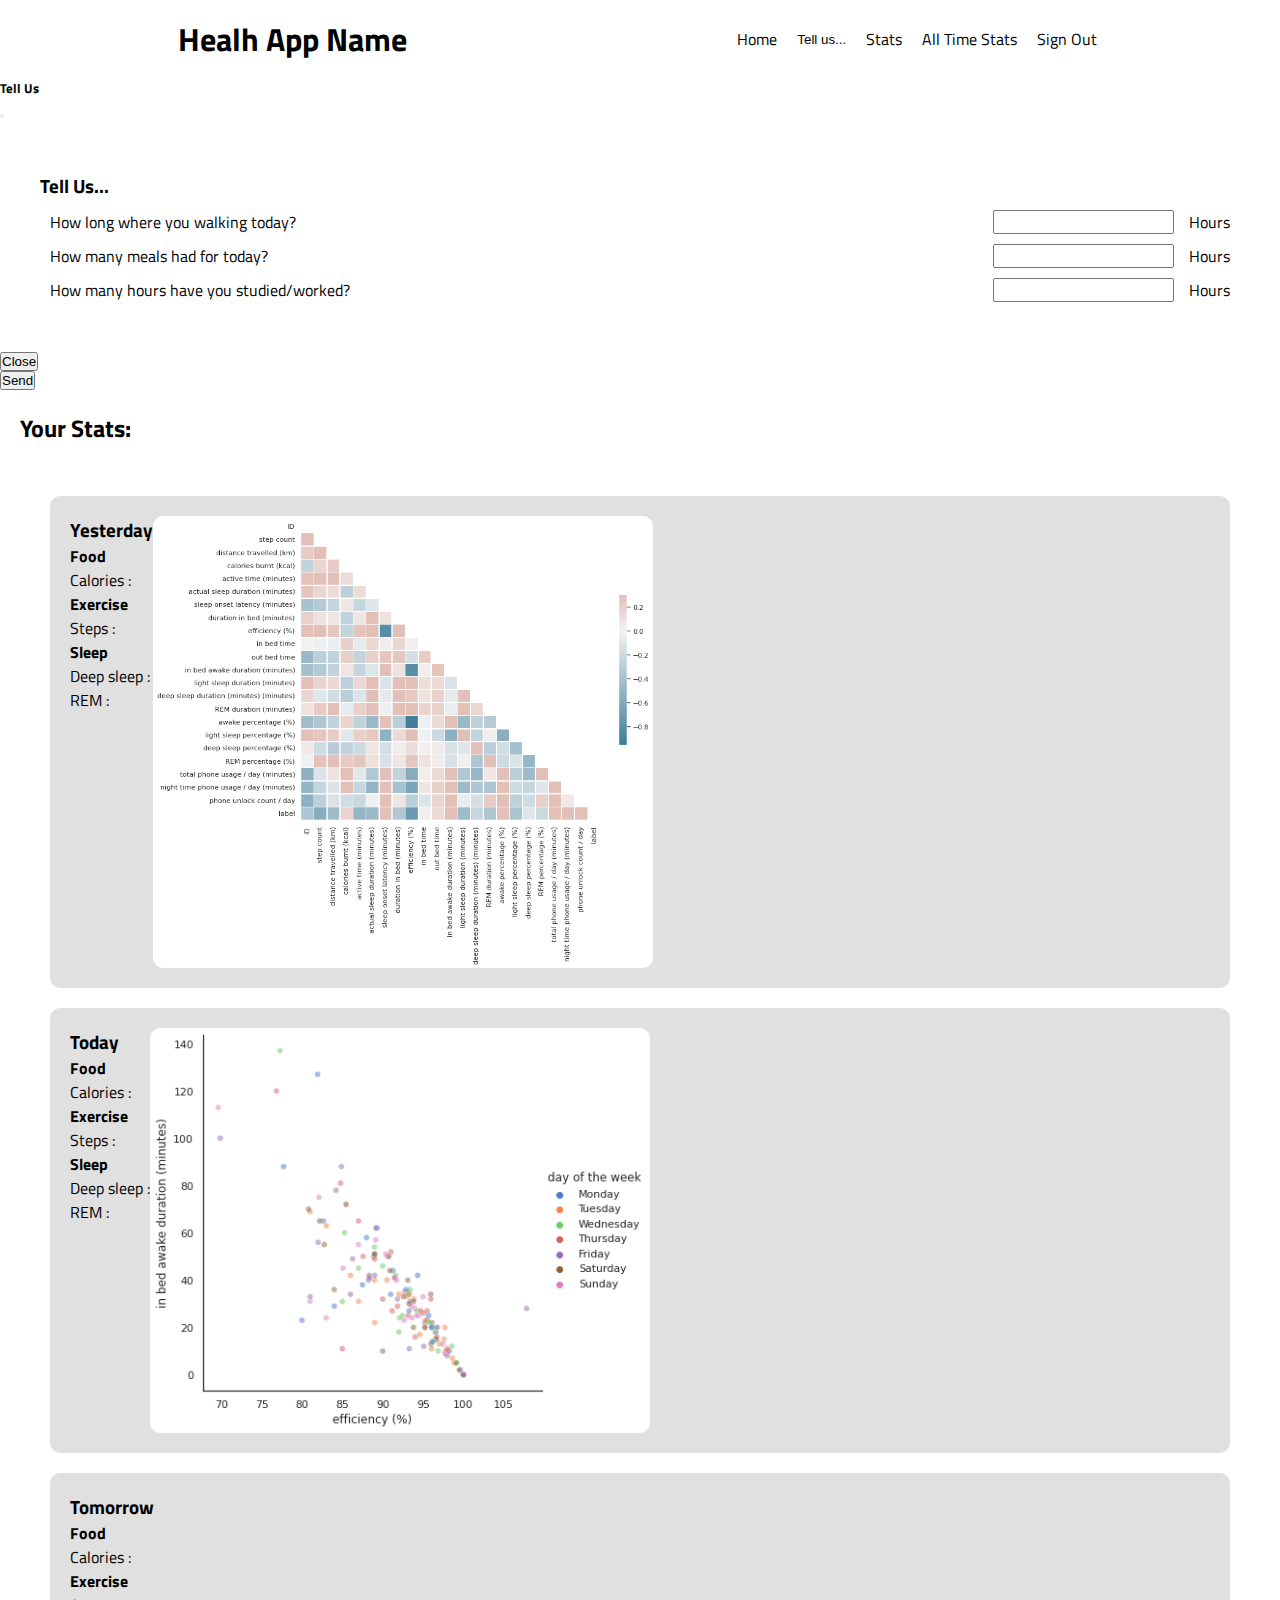
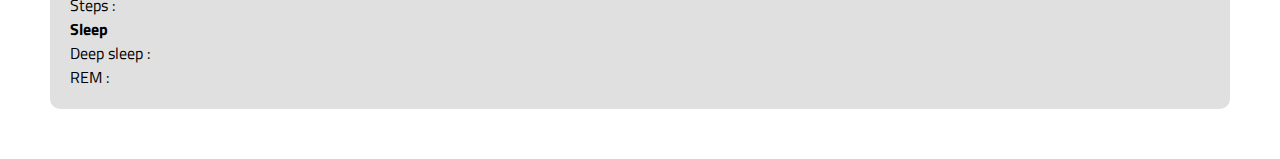
==== index.html @ 8f22d308 "Upload" ====
<!DOCTYPE html>
<html lang="en">
  <head>
    <meta charset="UTF-8" />
    <meta http-equiv="X-UA-Compatible" content="IE=edge" />
    <meta name="viewport" content="width=device-width, initial-scale=1.0" />
    <link
      href="https://cdn.jsdelivr.net/npm/bootstrap@5.1.3/dist/css/bootstrap.min.css"
      rel="stylesheet"
      integrity="sha384-1BmE4kWBq78iYhFldvKuhfTAU6auU8tT94WrHftjDbrCEXSU1oBoqyl2QvZ6jIW3"
      crossorigin="anonymous"
    />
    <link rel="stylesheet" href="style.css" />
    <title>Your Health</title>
  </head>
  <body>
    <div class="background"></div>
    <header class="head">
      <div>
        <h1>Healh App Name</h1>
      </div>
      <nav class="nav">
        <a href="#">Home</a>
        <button
          type="button"
          class="data"
          data-bs-toggle="modal"
          data-bs-target="#exampleModal"
        >
          Tell us...
        </button>
        <a href="#">Stats</a>
        <a href="#">All Time Stats</a>
        <a href="#">Sign Out</a>
      </nav>
    </header>

    <div
      class="modal fade"
      id="exampleModal"
      tabindex="-1"
      aria-labelledby="exampleModalLabel"
      aria-hidden="true"
    >
      <div class="modal-dialog">
        <div class="modal-content">
          <div class="modal-header">
            <h5 class="modal-title" id="exampleModalLabel">Tell Us</h5>
            <button
              type="button"
              class="btn-close"
              data-bs-dismiss="modal"
              aria-label="Close"
            ></button>
          </div>
          <div class="modal-body">
            <div>
              <form class="forma" action="www.google.lt">
                <h3>Tell Us...</h3>
                <span class="in-line space"
                  ><p>How long where you walking today?</p>
                  <div class="in-line">
                    <input type="number" />
                    <p>Hours</p>
                  </div></span
                >
                <span class="in-line space"
                  ><p>How many meals had for today?</p>
                  <div class="in-line">
                    <input type="number" />
                    <p>Hours</p>
                  </div>
                </span>
                <span class="in-line space"
                  ><p>How many hours have you studied/worked?</p>
                  <div class="in-line">
                    <input type="number" />
                    <p>Hours</p>
                  </div></span
                >
              </form>
            </div>
          </div>
          <div class="modal-footer">
            <button
              type="button"
              class="btn btn-secondary"
              data-bs-dismiss="modal"
            >
              Close
            </button>
            <button type="button" class="btn btn-primary">Send</button>
          </div>
        </div>
      </div>
    </div>

    <div class="stats">
      <h2 class="status">Your Stats:</h2>
      <div class="time">
        <div class="data-show">
          <div class="col">
            <h3>Yesterday</h3>
            <h4>Food</h4>
            <p>Calories :</p>
            <h4>Exercise</h4>
            <p>Steps :</p>
            <h4>Sleep</h4>
            <p>Deep sleep :</p>
            <p>REM :</p>
          </div>
          <img class="images" src="img/Unknown-2.png" alt="" />
        </div>
        <div class="data-show">
          <div class="col">
            <h3>Today</h3>
            <h4>Food</h4>
            <p>Calories :</p>
            <h4>Exercise</h4>
            <p>Steps :</p>
            <h4>Sleep</h4>
            <p>Deep sleep :</p>
            <p>REM :</p>
          </div>
          <img class="images" src="img/Unknown-3.png" alt="" />
        </div>
        <div class="data-show">
          <div class="col">
            <h3>Tomorrow</h3>
            <h4>Food</h4>
            <p>Calories :</p>
            <h4>Exercise</h4>
            <p>Steps :</p>
            <h4>Sleep</h4>
            <p>Deep sleep :</p>
            <p>REM :</p>
          </div>
        </div>
      </div>
    </div>

    <!-- <div class="img"></div> -->

    <script
      src="https://cdn.jsdelivr.net/npm/bootstrap@5.1.3/dist/js/bootstrap.bundle.min.js"
      integrity="sha384-ka7Sk0Gln4gmtz2MlQnikT1wXgYsOg+OMhuP+IlRH9sENBO0LRn5q+8nbTov4+1p"
      crossorigin="anonymous"
    ></script>
  </body>
</html>
---- style.css ----
@import url('https://fonts.googleapis.com/css2?family=Poppins&family=Titillium+Web&display=swap');

* {
  box-sizing: border-box;
  margin: 0;
  padding: 0;
}

body {
  font-family: 'Poppins', sans-serif;
  font-family: 'Titillium Web', sans-serif;
  scroll-behavior: smooth;
}

.head {
  margin: 15px;
  display: flex;
  flex-direction: row;
  justify-content: space-around;
}

.nav {
  display: flex;
  flex-direction: row;
  justify-content: center;
  align-items: center;
  gap: 10px;
}

a {
  text-decoration: none;
  color: black;
  padding: 5px;
  border-radius: 5px;
  transition: 1s;
}

a:hover {
  background-color: rgb(177, 177, 177);
}

.in-line {
  display: flex;
  gap: 15px;
}

.space {
  display: flex;
  justify-content: space-between;
  margin: 10px;
}

.forma {
  margin: 50px 40px 50px 40px;
}

.submit {
  text-decoration: none;
  background-color: rgb(126, 126, 126);
  border: none;
  border-radius: 15px;
  color: #fff;
  font-weight: 700;
  font-size: 20px;
  padding: 15px;
  margin: 20px;
  cursor: pointer;
  transition: 1s;
}

.submit:hover {
  background-color: #000;
}

.btn {
  display: flex;
  flex-direction: row-reverse;
}

.data {
  text-decoration: none;
  color: black;
  padding: 5px;
  border-radius: 5px;
  transition: 1s;
  border: none;
  background-color: #fff;
}

.data:hover {
  background-color: rgb(177, 177, 177);
}

.status {
  margin: 20px;
}

.time {
  margin-top: 40px;
  display: flex;
  justify-content: space-around;
  flex-direction: column;
  margin: 40px;
}

.img {
  padding: 100px;
  background-image: url(background.png);
  background-repeat: no-repeat;
}

.data-show {
  display: flex;
  flex-direction: row;
  padding: 20px;
  border-radius: 10px;
  margin: 10px;
  background-color: rgba(194, 194, 194, 0.5);
}

.col {
  display: flex;
  flex-direction: column;
}

.images {
  width: 500px;
  border-radius: 10px;
}
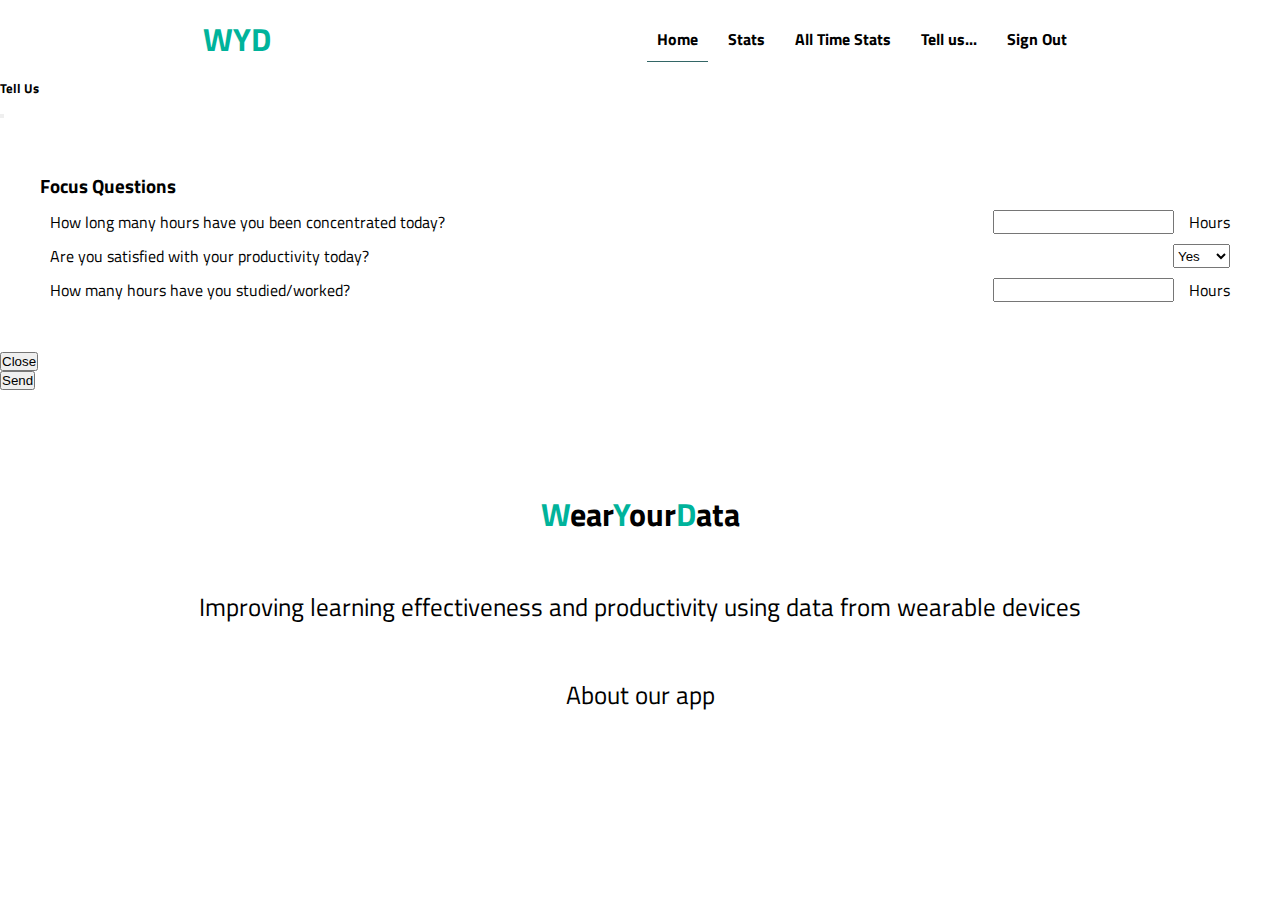
==== commit 3c46046d: "Update" ====
--- a/index.html
+++ b/index.html
@@ -10,27 +10,22 @@
       integrity="sha384-1BmE4kWBq78iYhFldvKuhfTAU6auU8tT94WrHftjDbrCEXSU1oBoqyl2QvZ6jIW3"
       crossorigin="anonymous"
     />
-    <link rel="stylesheet" href="style.css" />
-    <title>Your Health</title>
+    <link rel="stylesheet" href="style/style.css" />
+    <title>WYD</title>
   </head>
   <body>
     <div class="background"></div>
     <header class="head">
       <div>
-        <h1>Healh App Name</h1>
+        <h1><span style="color: rgb(0, 179, 155)">WYD</span></h1>
       </div>
       <nav class="nav">
-        <a href="#">Home</a>
-        <button
-          type="button"
-          class="data"
-          data-bs-toggle="modal"
-          data-bs-target="#exampleModal"
-        >
+        <a class="current" href="index.html">Home</a>
+        <a href="stats.html">Stats</a>
+        <a href="all.html">All Time Stats</a>
+        <a data-bs-toggle="modal" data-bs-target="#exampleModal">
           Tell us...
-        </button>
-        <a href="#">Stats</a>
-        <a href="#">All Time Stats</a>
+        </a>
         <a href="#">Sign Out</a>
       </nav>
     </header>
@@ -56,19 +51,22 @@
           <div class="modal-body">
             <div>
               <form class="forma" action="www.google.lt">
-                <h3>Tell Us...</h3>
+                <h3>Focus Questions</h3>
                 <span class="in-line space"
-                  ><p>How long where you walking today?</p>
+                  ><p>How long many hours have you been concentrated today?</p>
                   <div class="in-line">
                     <input type="number" />
                     <p>Hours</p>
                   </div></span
                 >
                 <span class="in-line space"
-                  ><p>How many meals had for today?</p>
+                  ><p>Are you satisfied with your productivity today?</p>
                   <div class="in-line">
-                    <input type="number" />
-                    <p>Hours</p>
+                    <select name="options" id="opt">
+                      <option value="yes">Yes</option>
+                      <option value="kinda">Kinda</option>
+                      <option value="no">No</option>
+                    </select>
                   </div>
                 </span>
                 <span class="in-line space"
@@ -89,62 +87,39 @@
             >
               Close
             </button>
-            <button type="button" class="btn btn-primary">Send</button>
+            <button
+              data-bs-dismiss="modal"
+              type="button"
+              class="btn btn-primary"
+            >
+              Send
+            </button>
           </div>
         </div>
       </div>
     </div>
 
-    <div class="stats">
-      <h2 class="status">Your Stats:</h2>
-      <div class="time">
-        <div class="data-show">
-          <div class="col">
-            <h3>Yesterday</h3>
-            <h4>Food</h4>
-            <p>Calories :</p>
-            <h4>Exercise</h4>
-            <p>Steps :</p>
-            <h4>Sleep</h4>
-            <p>Deep sleep :</p>
-            <p>REM :</p>
-          </div>
-          <img class="images" src="img/Unknown-2.png" alt="" />
-        </div>
-        <div class="data-show">
-          <div class="col">
-            <h3>Today</h3>
-            <h4>Food</h4>
-            <p>Calories :</p>
-            <h4>Exercise</h4>
-            <p>Steps :</p>
-            <h4>Sleep</h4>
-            <p>Deep sleep :</p>
-            <p>REM :</p>
-          </div>
-          <img class="images" src="img/Unknown-3.png" alt="" />
-        </div>
-        <div class="data-show">
-          <div class="col">
-            <h3>Tomorrow</h3>
-            <h4>Food</h4>
-            <p>Calories :</p>
-            <h4>Exercise</h4>
-            <p>Steps :</p>
-            <h4>Sleep</h4>
-            <p>Deep sleep :</p>
-            <p>REM :</p>
-          </div>
-        </div>
-      </div>
+    <div class="contentas">
+      <h1 class="pav">
+        <span style="color: rgb(0, 179, 155)">W</span>ear<span
+          style="color: rgb(0, 179, 155)"
+          >Y</span
+        >our<span style="color: rgb(0, 179, 155)">D</span>ata
+      </h1>
+      <p class="info">
+        Improving learning effectiveness and productivity using data from
+        wearable devices
+      </p>
+
+      <p class="info">About our app</p>
     </div>
-
-    <!-- <div class="img"></div> -->
 
     <script
       src="https://cdn.jsdelivr.net/npm/bootstrap@5.1.3/dist/js/bootstrap.bundle.min.js"
       integrity="sha384-ka7Sk0Gln4gmtz2MlQnikT1wXgYsOg+OMhuP+IlRH9sENBO0LRn5q+8nbTov4+1p"
       crossorigin="anonymous"
     ></script>
+
+    <script src="js/main.js"></script>
   </body>
 </html>
--- a/style/style.css
+++ b/style/style.css
@@ -0,0 +1,174 @@
+@import url('https://fonts.googleapis.com/css2?family=Poppins&family=Titillium+Web&display=swap');
+
+* {
+  box-sizing: border-box;
+  margin: 0;
+  padding: 0;
+}
+
+body {
+  font-family: 'Poppins', sans-serif;
+  font-family: 'Titillium Web', sans-serif;
+  scroll-behavior: smooth;
+}
+
+.head {
+  margin: 15px;
+  display: flex;
+  flex-direction: row;
+  justify-content: space-around;
+}
+
+.nav {
+  display: flex;
+  flex-direction: row;
+  justify-content: center;
+  align-items: center;
+  gap: 10px;
+}
+
+a {
+  text-decoration: none;
+  color: black;
+  padding: 10px;
+  border-radius: 15px;
+  transition: 0.5s;
+  font-weight: 700;
+  cursor: pointer;
+}
+
+a:hover {
+  background-color: #336666;
+  color: #fff;
+}
+
+.in-line {
+  display: flex;
+  gap: 15px;
+}
+
+.space {
+  display: flex;
+  justify-content: space-between;
+  margin: 10px;
+}
+
+.forma {
+  margin: 50px 40px 50px 40px;
+}
+
+.btn {
+  display: flex;
+  flex-direction: row-reverse;
+}
+
+.status {
+  margin: 20px;
+  margin-left: 50px;
+}
+
+.time {
+  margin-top: 40px;
+  display: flex;
+  justify-content: space-around;
+  flex-direction: column;
+  margin: 40px;
+}
+
+.img {
+  padding: 100px;
+  background-image: url(background.png);
+  background-repeat: no-repeat;
+}
+
+.data-show-first {
+  display: flex;
+  flex-direction: column;
+  padding: 20px;
+  border-radius: 10px;
+  margin: 10px;
+  background-color: rgb(0, 122, 106);
+  color: #fff;
+}
+
+.data-show {
+  display: flex;
+  flex-direction: row;
+}
+
+.col {
+  display: flex;
+  flex-direction: column;
+}
+
+.images {
+  width: 400px;
+  border-radius: 10px;
+}
+
+@media (max-width: 800px) {
+  .data-show {
+    display: flex;
+    flex-direction: column;
+  }
+  .col {
+    margin: 0 0 0 100px;
+  }
+}
+
+.name {
+  margin: 15px 0 30px 0;
+  text-align: center;
+}
+
+.current {
+  border-bottom: 1px solid #336666;
+  border-radius: 0;
+  transition: 0.2;
+}
+
+.current:hover {
+  border-radius: 15px;
+}
+
+.contentas {
+  margin-top: 100px;
+  text-align: center;
+}
+
+.info {
+  margin: 50px;
+  font-size: 25px;
+}
+
+.stats-all {
+  margin: 70px 0 50px 0;
+  text-align: center;
+  z-index: 5;
+}
+
+.status-all {
+  margin-bottom: 30px;
+}
+
+.full-sc {
+  position: relative;
+  top: 100vh;
+  height: 100vh;
+}
+
+.bot {
+  display: flex;
+  justify-content: center;
+  align-items: center;
+  margin-top: 30px;
+}
+
+.side {
+  width: 450px;
+  height: 450px;
+}
+
+.boto {
+  width: 500px;
+}
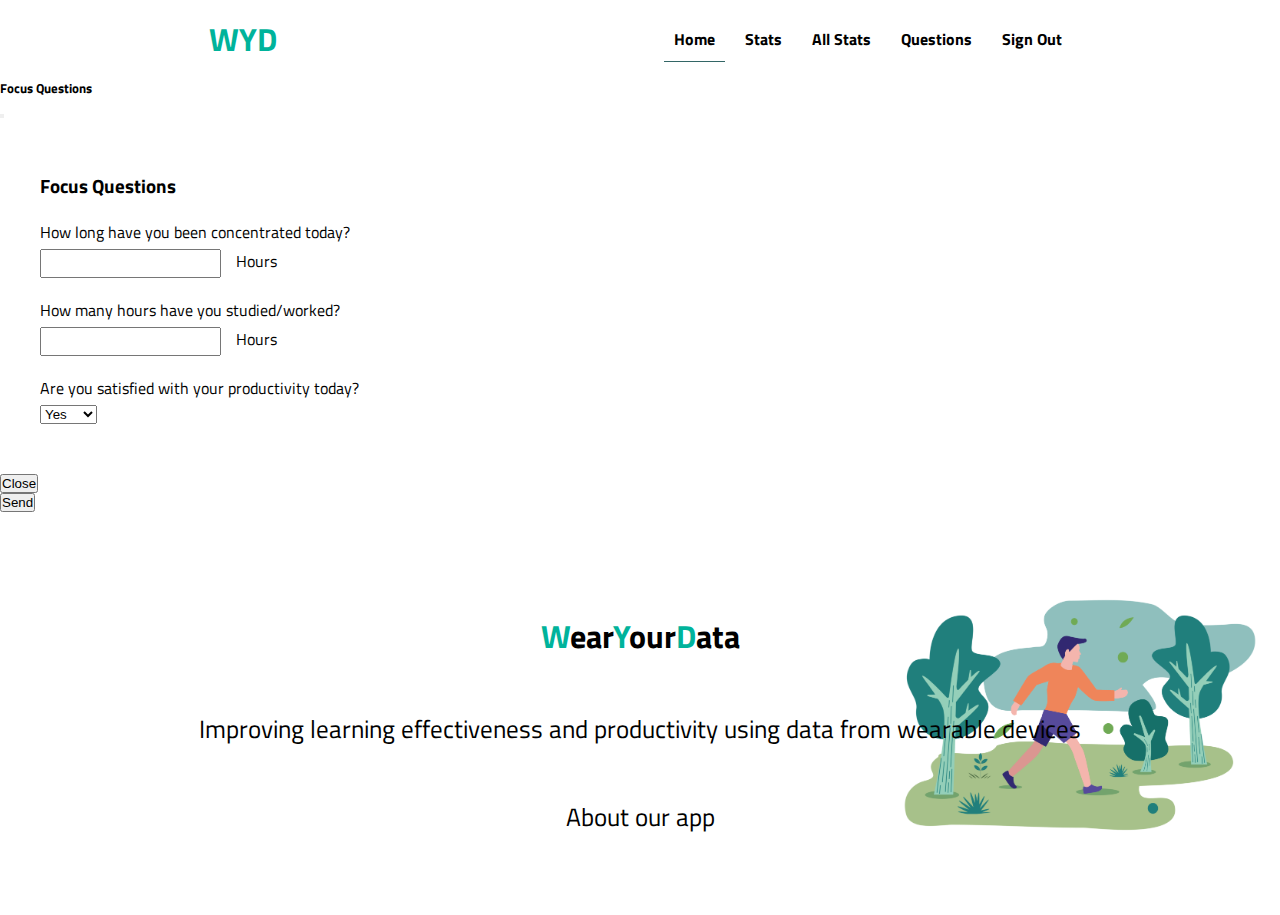
==== commit 1a78f470: "Update" ====
--- a/index.html
+++ b/index.html
@@ -13,7 +13,7 @@
     <link rel="stylesheet" href="style/style.css" />
     <title>WYD</title>
   </head>
-  <body>
+  <body class="back">
     <div class="background"></div>
     <header class="head">
       <div>
@@ -22,10 +22,8 @@
       <nav class="nav">
         <a class="current" href="index.html">Home</a>
         <a href="stats.html">Stats</a>
-        <a href="all.html">All Time Stats</a>
-        <a data-bs-toggle="modal" data-bs-target="#exampleModal">
-          Tell us...
-        </a>
+        <a href="all.html">All Stats</a>
+        <a data-bs-toggle="modal" data-bs-target="#exampleModal"> Questions </a>
         <a href="#">Sign Out</a>
       </nav>
     </header>
@@ -40,7 +38,7 @@
       <div class="modal-dialog">
         <div class="modal-content">
           <div class="modal-header">
-            <h5 class="modal-title" id="exampleModalLabel">Tell Us</h5>
+            <h5 class="modal-title" id="exampleModalLabel">Focus Questions</h5>
             <button
               type="button"
               class="btn-close"
@@ -50,32 +48,36 @@
           </div>
           <div class="modal-body">
             <div>
-              <form class="forma" action="www.google.lt">
+              <form class="forma" action="#">
                 <h3>Focus Questions</h3>
                 <span class="in-line space"
-                  ><p>How long many hours have you been concentrated today?</p>
-                  <div class="in-line">
-                    <input type="number" />
-                    <p>Hours</p>
-                  </div></span
-                >
+                  ><p class="margin">
+                    How long have you been concentrated today?
+                  </p>
+                </span>
+                <div class="in-line">
+                  <input type="number" />
+                  <p class="margin">Hours</p>
+                </div>
                 <span class="in-line space"
-                  ><p>Are you satisfied with your productivity today?</p>
-                  <div class="in-line">
-                    <select name="options" id="opt">
-                      <option value="yes">Yes</option>
-                      <option value="kinda">Kinda</option>
-                      <option value="no">No</option>
-                    </select>
-                  </div>
+                  ><p class="margin">How many hours have you studied/worked?</p>
                 </span>
+                <div class="in-line">
+                  <input type="number" />
+                  <p class="margin">Hours</p>
+                </div>
                 <span class="in-line space"
-                  ><p>How many hours have you studied/worked?</p>
-                  <div class="in-line">
-                    <input type="number" />
-                    <p>Hours</p>
-                  </div></span
-                >
+                  ><p class="margin">
+                    Are you satisfied with your productivity today?
+                  </p>
+                </span>
+                <div class="in-line">
+                  <select name="options" id="opt">
+                    <option value="yes">Yes</option>
+                    <option value="kinda">Kinda</option>
+                    <option value="no">No</option>
+                  </select>
+                </div>
               </form>
             </div>
           </div>
@@ -114,6 +116,8 @@
       <p class="info">About our app</p>
     </div>
 
+    <div class="pic"></div>
+
     <script
       src="https://cdn.jsdelivr.net/npm/bootstrap@5.1.3/dist/js/bootstrap.bundle.min.js"
       integrity="sha384-ka7Sk0Gln4gmtz2MlQnikT1wXgYsOg+OMhuP+IlRH9sENBO0LRn5q+8nbTov4+1p"
--- a/style/style.css
+++ b/style/style.css
@@ -50,7 +50,11 @@
 .space {
   display: flex;
   justify-content: space-between;
-  margin: 10px;
+  margin-top: 20px;
+}
+
+.margin {
+  margin-bottom: 5px;
 }
 
 .forma {
@@ -86,14 +90,25 @@
   flex-direction: column;
   padding: 20px;
   border-radius: 10px;
-  margin: 10px;
+  margin: 40px 400px 40px 400px;
   background-color: rgb(0, 122, 106);
   color: #fff;
 }
 
+.data-show-first-all {
+  display: flex;
+  flex-direction: column;
+  padding: 20px;
+  border-radius: 10px;
+  margin: 70px;
+  background-color: rgb(0, 122, 106);
+  color: #fff;
+}
+
 .data-show {
   display: flex;
   flex-direction: row;
+  justify-content: space-between;
 }
 
 .col {
@@ -104,6 +119,83 @@
 .images {
   width: 400px;
   border-radius: 10px;
+}
+
+.name {
+  margin: 15px 0 30px 0;
+  text-align: center;
+}
+
+.current {
+  border-bottom: 1px solid #336666;
+  border-radius: 0;
+  transition: 0.2;
+}
+
+.current:hover {
+  border-radius: 15px;
+}
+
+.contentas {
+  margin-top: 100px;
+  text-align: center;
+}
+
+.info {
+  margin: 50px;
+  font-size: 25px;
+}
+
+.stats-all {
+  margin: 300px 0 50px 0;
+  text-align: center;
+  z-index: 5;
+}
+
+.status-all {
+  margin-bottom: 30px;
+}
+
+.full-sc {
+  position: relative;
+  top: 100vh;
+  height: 100vh;
+}
+
+.bot {
+  display: flex;
+  justify-content: center;
+  align-items: center;
+  margin-top: 30px;
+}
+
+.side {
+  width: 450px;
+  height: 400px;
+}
+
+.boto {
+  width: 700px;
+  height: 500px;
+}
+
+.back {
+  background-image: url(/img/background.png);
+  background-size: cover;
+  background-repeat: no-repeat;
+  background-position: bottom right;
+  height: 100vh;
+  background-size: 400px;
+}
+
+.scroll-menu {
+  position: fixed;
+  z-index: 5;
+  bottom: 100px;
+  display: flex;
+  align-items: center;
+  justify-content: center;
+  left: 20%;
 }
 
 @media (max-width: 800px) {
@@ -116,59 +208,8 @@
   }
 }
 
-.name {
-  margin: 15px 0 30px 0;
-  text-align: center;
-}
-
-.current {
-  border-bottom: 1px solid #336666;
-  border-radius: 0;
-  transition: 0.2;
-}
-
-.current:hover {
-  border-radius: 15px;
-}
-
-.contentas {
-  margin-top: 100px;
-  text-align: center;
-}
-
-.info {
-  margin: 50px;
-  font-size: 25px;
-}
-
-.stats-all {
-  margin: 70px 0 50px 0;
-  text-align: center;
-  z-index: 5;
-}
-
-.status-all {
-  margin-bottom: 30px;
-}
-
-.full-sc {
-  position: relative;
-  top: 100vh;
-  height: 100vh;
-}
-
-.bot {
-  display: flex;
-  justify-content: center;
-  align-items: center;
-  margin-top: 30px;
-}
-
-.side {
-  width: 450px;
-  height: 450px;
-}
-
-.boto {
-  width: 500px;
-}
+@media (max-width: 1600px) {
+  .data-show-first {
+    margin: 40px;
+  }
+}
